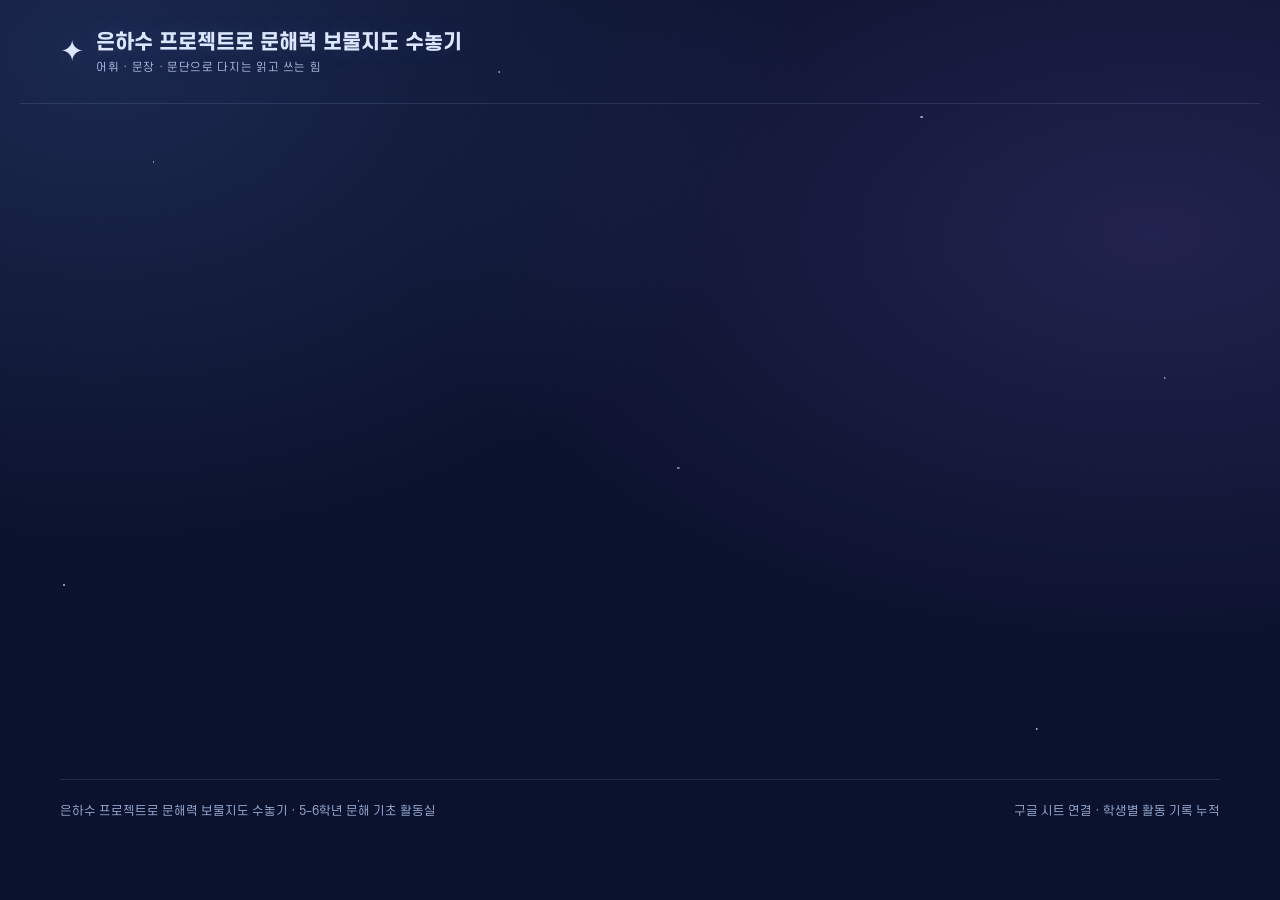
==== docs/index.html @ 02cf5fe2 "Add private Google Sheets storage and GitHub Pages frontend" ====
<!doctype html>
<html lang="ko"><head><meta charset="utf-8"><meta name="viewport" content="width=device-width,initial-scale=1"><meta name="theme-color" content="#0b122d"><title>은하수 프로젝트로 문해력 보물지도 수놓기</title><link rel="stylesheet" href="./style.css"><script src="./config.js" defer></script><script src="./cloud-transport.js" defer></script><script src="./app.js" defer></script></head>
<body><header><a class="brand" href="./">✦ <span>은하수 프로젝트로 문해력 보물지도 수놓기<small>어휘 · 문장 · 문단으로 다지는 읽고 쓰는 힘</small></span></a><div id="account"></div></header><main id="app"></main><div id="toast" role="status" aria-live="polite"></div><footer>은하수 프로젝트로 문해력 보물지도 수놓기 · 5–6학년 문해 기초 활동실 <span>구글 시트 연결 · 학생별 활동 기록 누적</span></footer></body></html>
---- docs/style.css ----
@charset "UTF-8";
@font-face{font-family:"S-Core Dream";src:url("./fonts/SCDream4.otf") format("opentype");font-style:normal;font-weight:400;font-display:swap}
@font-face{font-family:"S-Core Dream";src:url("./fonts/SCDream5.otf") format("opentype");font-style:normal;font-weight:500;font-display:swap}
@font-face{font-family:"S-Core Dream";src:url("./fonts/SCDream6.otf") format("opentype");font-style:normal;font-weight:600;font-display:swap}
@font-face{font-family:"S-Core Dream";src:url("./fonts/SCDream7.otf") format("opentype");font-style:normal;font-weight:700;font-display:swap}
:root{--ink:#1c2c51;--green:#354d92;--muted:#687593;--paper:#0b122d;--line:#d9e0f2;--mint:#e8edfc;--orange:#5265a5;--purple:#7b63ac}*{box-sizing:border-box}body{margin:0;background:var(--paper);color:var(--ink);font:16px/1.65 "S-Core Dream","Malgun Gothic",system-ui,sans-serif}button,input,select,textarea{font:inherit}button,a,input,select,textarea{outline-offset:4px}button{cursor:pointer}header{max-width:1240px;margin:auto;padding:26px 40px;display:flex;justify-content:space-between;align-items:center;gap:16px;border-bottom:1px solid var(--line)}a{color:inherit}.brand{display:flex;gap:12px;align-items:center;text-decoration:none;font-size:29px;color:var(--green);font-weight:bold}.brand>span{font-size:20px}.brand small{display:block;font-size:11px;letter-spacing:.06em;font-weight:normal;color:var(--muted)}#account{display:flex;gap:12px;align-items:center;font-size:13px}main{max-width:1160px;margin:0 auto;padding:45px 0 70px;min-height:75vh}h1{font-size:40px;line-height:1.35;letter-spacing:-.06em;margin:12px 0 18px}h2{font-size:24px;letter-spacing:-.035em;margin:0 0 16px}h3{margin:0 0 10px;font-size:19px}p{margin:8px 0 20px}.eyebrow{color:var(--green);font-weight:bold;font-size:12px;letter-spacing:.15em}.muted,small{color:var(--muted)}.intro{display:grid;grid-template-columns:1.1fr 1fr;gap:70px;align-items:center;padding:40px 20px}.intro h1{font-size:52px}.intro p{max-width:440px;color:var(--muted)}.panel{background:#fff;border:1px solid var(--line);border-radius:22px;padding:30px;box-shadow:0 8px 30px #07112b16}.tabs{display:flex;gap:5px;padding:5px;border-radius:12px;background:#e9edf8;margin-bottom:24px}.tabs button{flex:1;background:none;border:none;border-radius:8px;padding:9px;color:var(--muted)}.tabs button.active{background:white;color:var(--green);box-shadow:0 2px 6px #00000008;font-weight:bold}label{display:block;font-size:14px;font-weight:bold;margin:16px 0 7px}input,select,textarea{width:100%;border:1px solid #c8d2ec;background:#fff;border-radius:10px;padding:12px;color:var(--ink);min-width:0}textarea{resize:vertical;min-height:110px;line-height:1.75}.row{display:flex;gap:16px}.row>*{flex:1;min-width:0}.primary,.secondary,.quiet{border:0;border-radius:10px;padding:12px 20px;font-weight:bold}.primary{background:var(--green);color:#fff}.secondary{background:var(--mint);color:var(--green)}.quiet{background:transparent;color:var(--green);padding:8px 12px}.full{width:100%;margin-top:24px}.error{color:#a13931;min-height:24px;font-size:14px}.hero{display:flex;justify-content:space-between;gap:24px;align-items:center;margin-bottom:30px}.hero p{color:var(--muted)}.date{display:inline-block;border:1px solid #6174a0;border-radius:30px;padding:7px 15px;font-size:13px}.path{background:#19274c;border-radius:20px;padding:24px 30px;display:flex;justify-content:space-between;align-items:center;margin-bottom:30px;gap:24px}.path strong{font-size:19px}.path p{margin:4px 0 0;font-size:13px;color:var(--muted)}.dots{display:flex;gap:10px}.dot{width:34px;height:34px;border-radius:50%;border:1px solid #6378aa;text-align:center;line-height:32px;color:var(--muted)}.dot.done{background:var(--green);color:#fff}.cards{display:grid;grid-template-columns:repeat(3,1fr);gap:22px}.card{border:1px solid var(--line);border-radius:20px;padding:26px;background:#fff;display:flex;flex-direction:column;align-items:flex-start;min-height:305px}.card .symbol{width:52px;height:52px;border-radius:16px;background:#e2ebff;display:grid;place-items:center;font-size:27px;margin:20px 0}.card.sentence .symbol{background:#e8edff;color:var(--orange)}.card.paragraph .symbol{background:#eee8ff;color:var(--purple)}.card .meta{font-size:11px;letter-spacing:.08em;color:var(--muted);width:100%;display:flex;justify-content:space-between}.card p{font-size:14px;color:var(--muted);flex:1}.card button{width:100%}.badge{font-size:11px;border-radius:20px;padding:3px 10px;background:#e6ecff;color:var(--green)}.section-title{display:flex;justify-content:space-between;align-items:center;margin:40px 0 18px}.workspace{display:grid;grid-template-columns: .85fr 1.15fr;gap:25px;align-items:start}.reading{background:#edf1fc;border-radius:20px;padding:30px;position:sticky;top:20px}.passage{white-space:pre-line;line-height:2.1;margin:24px 0;font-size:18px}.target{background:#e2e8ff;border-radius:8px;padding:4px 12px;display:inline-block;font-weight:bold}.hint{border-top:1px solid #c9d4ef;padding-top:18px;font-size:14px;color:#52678f}.formhead{display:flex;justify-content:space-between;gap:15px;align-items:center}.choice{display:flex;gap:10px;align-items:flex-start;padding:12px;border:1px solid var(--line);border-radius:10px;font-weight:normal;margin:8px 0;cursor:pointer}.choice input{width:auto;margin-top:6px;flex-shrink:0}.selfcheck{background:#f0f3fc;padding:16px;border-radius:12px;margin-top:22px}.selfcheck label{margin-top:0}.selfcheck select{margin-top:8px}.saved{font-size:12px;color:var(--muted);margin-top:12px}.record{border:1px solid var(--line);border-radius:14px;background:#fff;padding:20px 24px;margin:12px 0}.record summary{cursor:pointer;font-weight:bold}.record summary small{font-weight:normal;margin-left:15px}.answer{white-space:pre-wrap;word-break:break-word;background:#f0f3fc;border-radius:8px;padding:12px;margin:6px 0 16px}.feedback{background:#e9efff;padding:14px;border-radius:10px;border-left:3px solid #7c8fcc;white-space:pre-wrap}.filters{display:grid;grid-template-columns:repeat(4,1fr);gap:12px;margin-bottom:20px}.stats{display:flex;gap:18px;flex-wrap:wrap;margin:20px 0}.stat{background:#fff;border:1px solid var(--line);border-radius:14px;padding:18px 24px;flex:1;min-width:140px}.stat b{display:block;font-size:28px;color:var(--green)}.empty{text-align:center;padding:36px;color:var(--muted);border:1px dashed #667dab;border-radius:15px}#toast{position:fixed;bottom:30px;left:50%;transform:translateX(-50%);background:var(--green);color:white;padding:12px 24px;border-radius:12px;box-shadow:0 5px 20px #0002;display:none;max-width:90vw;z-index:5}footer{max-width:1160px;margin:auto;padding:22px 0;border-top:1px solid var(--line);font-size:12px;color:var(--muted);display:flex;justify-content:space-between}button:disabled{opacity:.6;cursor:wait}.back{margin-bottom:20px}.note{font-size:12px;color:var(--muted)}@media(max-width:1200px){main,footer{margin:0 30px}}@media(max-width:760px){header{padding:18px 20px}.brand small{display:none}main{padding-top:28px;margin:0 20px}.intro{grid-template-columns:1fr;gap:25px;padding:0}.intro h1{font-size:38px}.galaxy{display:none}.cards,.workspace{grid-template-columns:1fr}.hero{align-items:flex-start;flex-direction:column}.hero h1{font-size:33px}.reading{position:static}.path{padding:20px}.filters{grid-template-columns:1fr 1fr}.card{min-height:240px}.card .symbol{margin:12px 0}.panel{padding:22px}.row{gap:12px}.formhead{align-items:flex-start}footer{margin:0 20px;display:block}footer span{display:block}.date{font-size:12px}.brand>span{font-size:17px}}
.exports{display:flex;flex-wrap:wrap;gap:8px;font-size:13px}.exports a{text-decoration:none}.filters{grid-template-columns:repeat(4,minmax(0,1fr))}.school-grid{display:grid;grid-template-columns:1fr 1fr;gap:22px}.count-line{display:flex;justify-content:space-between;border-bottom:1px solid var(--line);padding:8px 0;margin:0;font-size:14px}.table-wrap{overflow-x:auto}table{width:100%;border-collapse:collapse;margin:20px 0;font-size:14px}th,td{text-align:left;vertical-align:top;padding:14px;border-bottom:1px solid var(--line)}th{background:#edf1fc;white-space:nowrap}.preset{background:#ffffff88;border-radius:12px;padding:16px;margin:22px 0}.card .badge{margin-bottom:14px;font-size:10px}.record>.badge{margin-top:14px}li{margin:12px 0}@media(max-width:760px){.school-grid{grid-template-columns:1fr}.filters{grid-template-columns:1fr 1fr}.section-title{align-items:flex-start;gap:15px;flex-wrap:wrap}#account{font-size:11px}.row{flex-wrap:wrap}.brand small{display:none}h1{font-size:32px}}

/* Midnight sky, starlight, and a quiet Milky Way. Reading surfaces stay light. */
body{background-color:#0b122d;background-image:radial-gradient(ellipse at 8% 6%,#293c6d88,transparent 42%),radial-gradient(ellipse at 90% 26%,#453b8066,transparent 45%),radial-gradient(1px 1px at 12% 18%,#e7edffcc 70%,transparent),radial-gradient(1px 1px at 39% 8%,#dce4ffbb 70%,transparent),radial-gradient(1.5px 1.5px at 72% 13%,#cbd8ffcc 70%,transparent),radial-gradient(1px 1px at 91% 42%,#e3eaffaa 70%,transparent),radial-gradient(1px 1px at 5% 65%,#c9d9ffaa 70%,transparent),radial-gradient(1.5px 1.5px at 53% 52%,#aebfff99 70%,transparent),radial-gradient(1px 1px at 81% 81%,#dce4ffbb 70%,transparent),radial-gradient(1px 1px at 28% 89%,#c5d4ffaa 70%,transparent);background-attachment:fixed;color:#e9eeff}
header{border-bottom-color:#6175aa45}.brand{color:#dce6ff;text-shadow:0 0 24px #9bb5ff25}.brand small{color:#afbddf}#account{color:#c5d2f2}#account .quiet,.back{color:#c3d3ff}.eyebrow{color:#b5c7ff}.intro h1,.hero h1{color:#f2f5ff;text-shadow:0 5px 35px #6072cb22}.intro p,.hero p,.section-title>.muted{color:#b5c3e2}.date{background:#182445b3;color:#d6e1ff;border-color:#536a9a}.panel,.card,.record,.stat{color:var(--ink);box-shadow:0 14px 45px #040a2020}.panel{background:#f9faff}.panel .eyebrow,.reading .eyebrow{color:#4a60a5}.panel p,.panel .note{color:#647393}.primary{background:linear-gradient(120deg,#354d92,#5367b1);box-shadow:0 5px 14px #344b8e25;transition:background .15s,box-shadow .15s}.primary:hover{background:linear-gradient(120deg,#405da8,#6879c8);box-shadow:0 6px 20px #5974c53d}.secondary:hover{background:#d9e3ff}.quiet:hover{background:#647cc11a}input:focus,textarea:focus,select:focus{outline:2px solid #6d83c6;border-color:#6d83c6}input::placeholder,textarea::placeholder{color:#8995ad}.path{background:linear-gradient(110deg,#1b2b53,#26325d);border:1px solid #586fa05c;box-shadow:inset 0 1px #a5b8ff16}.path strong{color:#e6edff}.path p{color:#b0c0e0}.dot{color:#c0cdec}.dot.done{background:#b9cbff;color:#17294e;border-color:#b9cbff}.reading{color:var(--ink);background:linear-gradient(145deg,#e8eeff,#f3f0fc);border:1px solid #c5d1ef}.reading .hint{color:#52678f}.card .symbol{color:#355a98;background:#e1eaff}.card.sentence .symbol{color:#5d58a3;background:#eae8ff}.card.paragraph .symbol{color:#755c9b;background:#f0e9fb}.card .badge,.record .badge{background:#e6ecff;color:#354d92}.intro>div>.badge{background:#202f59;color:#cfddff;border:1px solid #52699880}.section-title h2{color:#e1eaff}main>.note{color:#aebcdb}.empty{color:#bdc9e6;background:#15204166;border-color:#52678e}.panel .empty{color:#687593;background:#eef2fc}footer{color:#9aaed4;border-top-color:#6175aa45}.error{color:#a43f55}#toast{background:#dbe5ff;color:#1e315c;border:1px solid #b1c3f2;box-shadow:0 8px 30px #02091c50}
.galaxy{height:190px;max-width:420px;margin:36px 0;position:relative;isolation:isolate}.galaxy:before{content:'';position:absolute;inset:10px 0;background:radial-gradient(ellipse,#7d84d247,transparent 65%);filter:blur(9px)}.orbit{position:absolute;border:1px solid #91a9ee57;border-radius:50%;width:325px;height:100px;top:50px;left:12px;transform:rotate(-23deg)}.orbit:nth-child(2){width:245px;height:150px;top:22px;left:51px;transform:rotate(24deg);border-color:#a394d845}.planet{position:absolute;top:46px;left:136px;width:102px;height:102px;border-radius:50%;background:radial-gradient(circle at 32% 27%,#c3d4fa,#748bc7 40%,#334477 74%,#172344);box-shadow:0 0 55px #8fa5ec30,inset -10px -8px 25px #11193866}.star{position:absolute;color:#d8e5ff;font-style:normal;text-shadow:0 0 17px #c5d6ff8c;font-size:20px}.star:nth-of-type(1){top:29px;left:59px}.star:nth-of-type(2){top:113px;left:304px;font-size:28px}.star:nth-of-type(3){top:4px;left:275px;font-size:12px}.star:nth-of-type(4){top:160px;left:84px;font-size:13px}
@media(max-width:760px){.galaxy{display:none}.brand{font-size:25px}.hero h1{font-size:32px}.intro{padding-top:8px}}
.note{color:#b5c3e2}.panel .note,.card .note,.record .note,.reading .note{color:#647393}

.record-context{display:flex;align-items:center;flex-wrap:wrap;gap:14px;margin:22px 0 12px;padding:15px 18px;background:#e5ecff;border:1px solid #cbd7f4;border-radius:12px;color:#354d92}.record-context span{font-size:13px;font-weight:500}.record-context strong{font-size:23px;font-weight:700;color:#20365f}.record-passage{margin:10px 0 18px;padding:12px 16px;border:1px solid #d9e0f2;border-radius:10px;background:#f8faff}.record-passage summary{font-size:13px;color:#52678f}.record-passage .passage{font-size:16px;margin:12px 0 0}
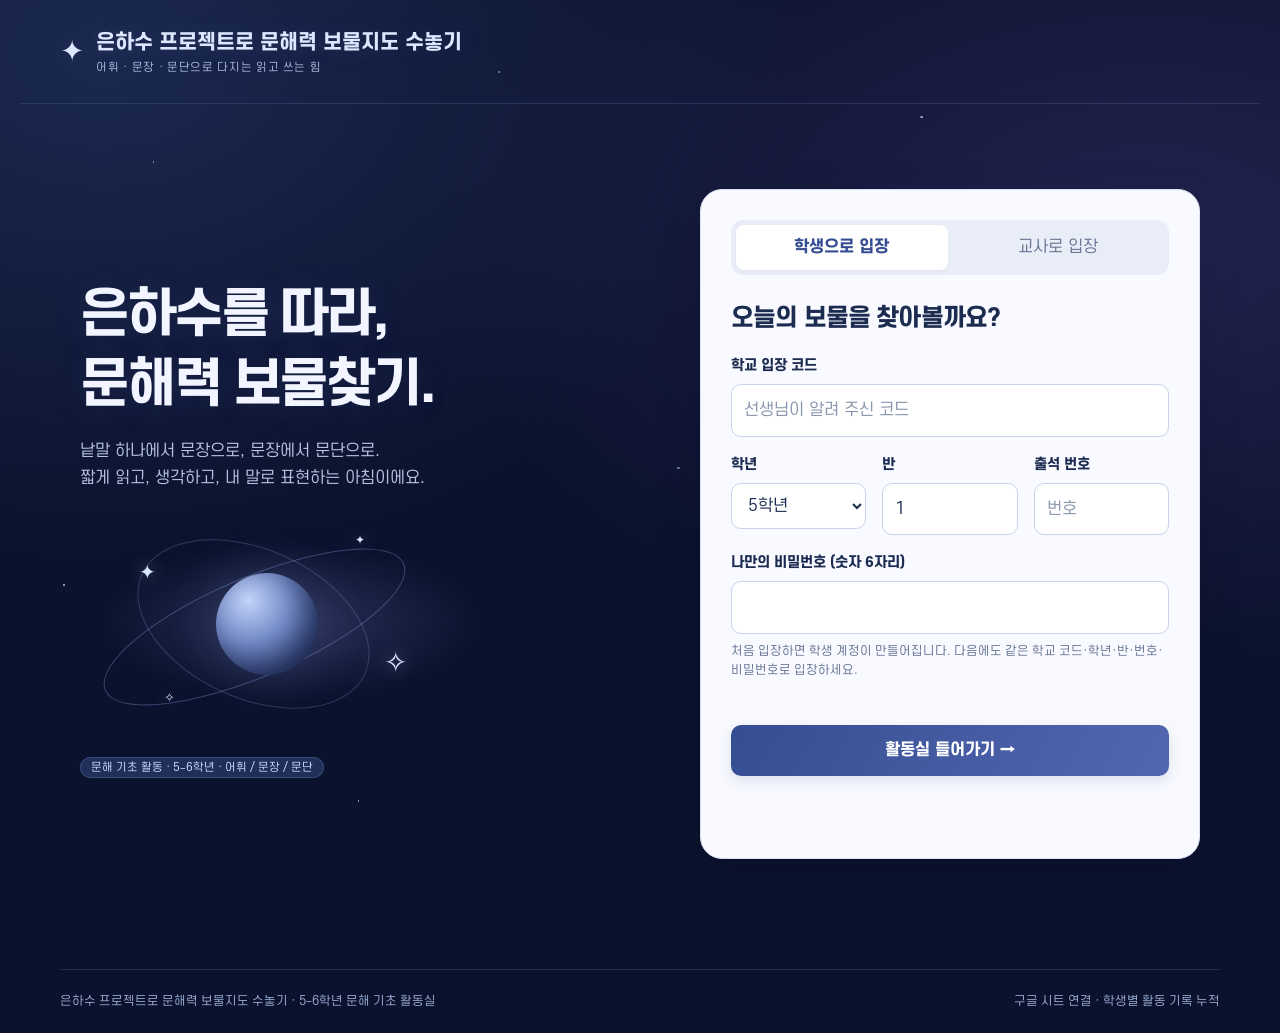
==== commit fbb26ef8: "Render entry screen without waiting for Google Sheets" ====
--- a/docs/index.html
+++ b/docs/index.html
@@ -1,3 +1,3 @@
 <!doctype html>
-<html lang="ko"><head><meta charset="utf-8"><meta name="viewport" content="width=device-width,initial-scale=1"><meta name="theme-color" content="#0b122d"><title>은하수 프로젝트로 문해력 보물지도 수놓기</title><link rel="stylesheet" href="./style.css"><script src="./config.js" defer></script><script src="./cloud-transport.js" defer></script><script src="./app.js" defer></script></head>
+<html lang="ko"><head><meta charset="utf-8"><meta name="viewport" content="width=device-width,initial-scale=1"><meta name="theme-color" content="#0b122d"><title>은하수 프로젝트로 문해력 보물지도 수놓기</title><link rel="stylesheet" href="./style.css?v=71a3079c25fe"><script src="./config.js?v=be926538efc4" defer></script><script src="./cloud-transport.js?v=8f39fc54da06" defer></script><script src="./app.js?v=8098760f2376" defer></script></head>
 <body><header><a class="brand" href="./">✦ <span>은하수 프로젝트로 문해력 보물지도 수놓기<small>어휘 · 문장 · 문단으로 다지는 읽고 쓰는 힘</small></span></a><div id="account"></div></header><main id="app"></main><div id="toast" role="status" aria-live="polite"></div><footer>은하수 프로젝트로 문해력 보물지도 수놓기 · 5–6학년 문해 기초 활동실 <span>구글 시트 연결 · 학생별 활동 기록 누적</span></footer></body></html>
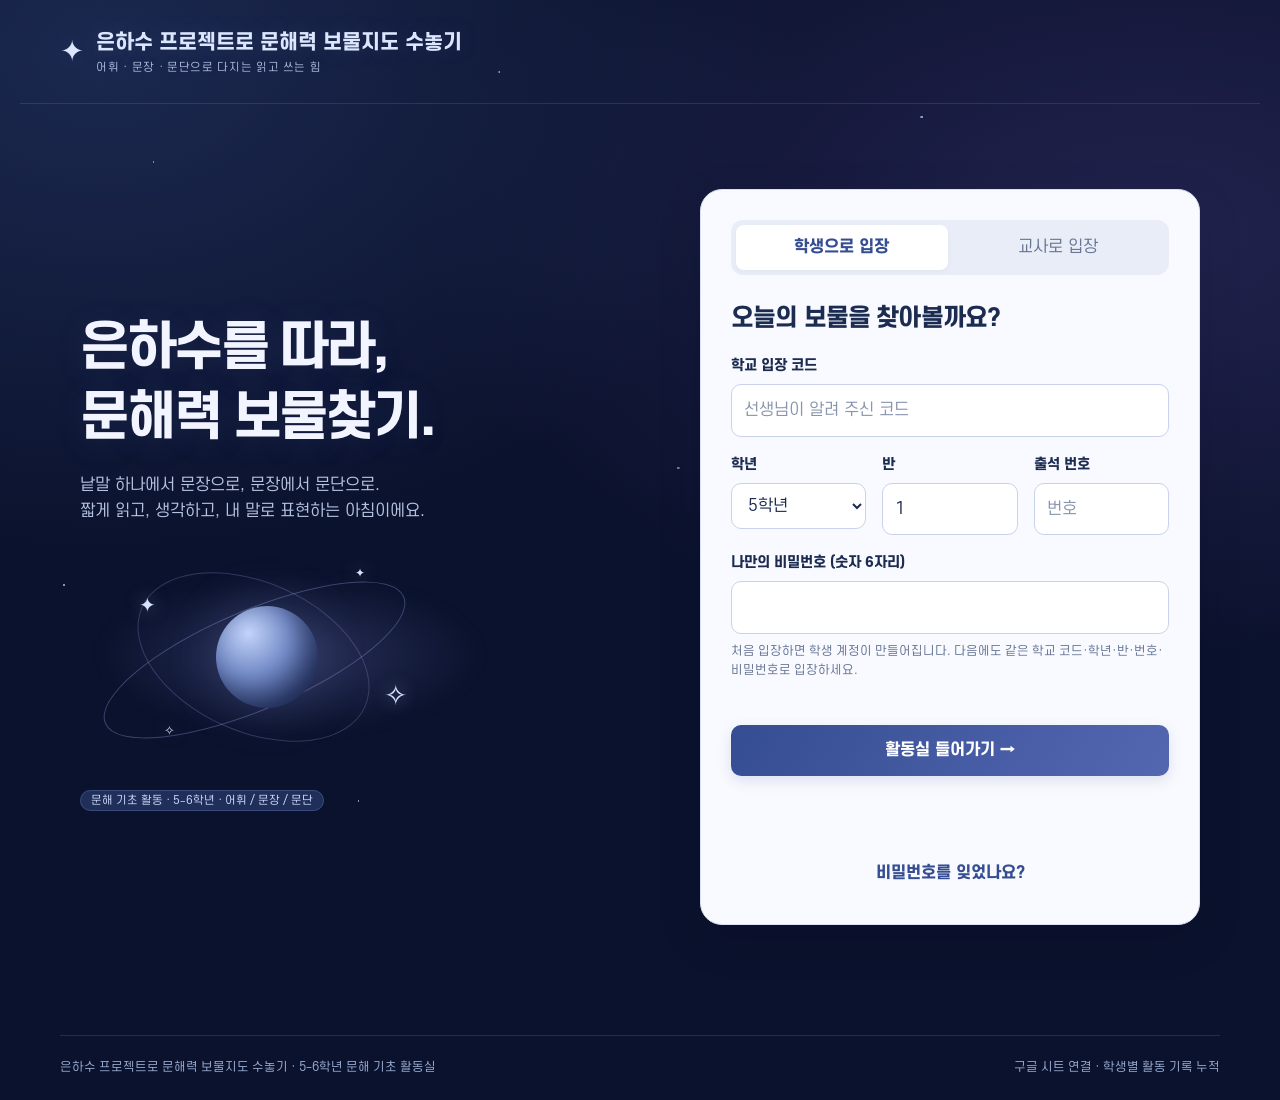
==== commit 8d698ec6: "Add teacher-managed student password recovery" ====
--- a/docs/index.html
+++ b/docs/index.html
@@ -1,3 +1,3 @@
 <!doctype html>
-<html lang="ko"><head><meta charset="utf-8"><meta name="viewport" content="width=device-width,initial-scale=1"><meta name="theme-color" content="#0b122d"><title>은하수 프로젝트로 문해력 보물지도 수놓기</title><link rel="stylesheet" href="./style.css?v=71a3079c25fe"><script src="./config.js?v=be926538efc4" defer></script><script src="./cloud-transport.js?v=8f39fc54da06" defer></script><script src="./app.js?v=8098760f2376" defer></script></head>
+<html lang="ko"><head><meta charset="utf-8"><meta name="viewport" content="width=device-width,initial-scale=1"><meta name="theme-color" content="#0b122d"><title>은하수 프로젝트로 문해력 보물지도 수놓기</title><link rel="stylesheet" href="./style.css?v=71a3079c25fe"><script src="./config.js?v=be926538efc4" defer></script><script src="./cloud-transport.js?v=d28cc4efab80" defer></script><script src="./app.js?v=935e81269fbe" defer></script></head>
 <body><header><a class="brand" href="./">✦ <span>은하수 프로젝트로 문해력 보물지도 수놓기<small>어휘 · 문장 · 문단으로 다지는 읽고 쓰는 힘</small></span></a><div id="account"></div></header><main id="app"></main><div id="toast" role="status" aria-live="polite"></div><footer>은하수 프로젝트로 문해력 보물지도 수놓기 · 5–6학년 문해 기초 활동실 <span>구글 시트 연결 · 학생별 활동 기록 누적</span></footer></body></html>
